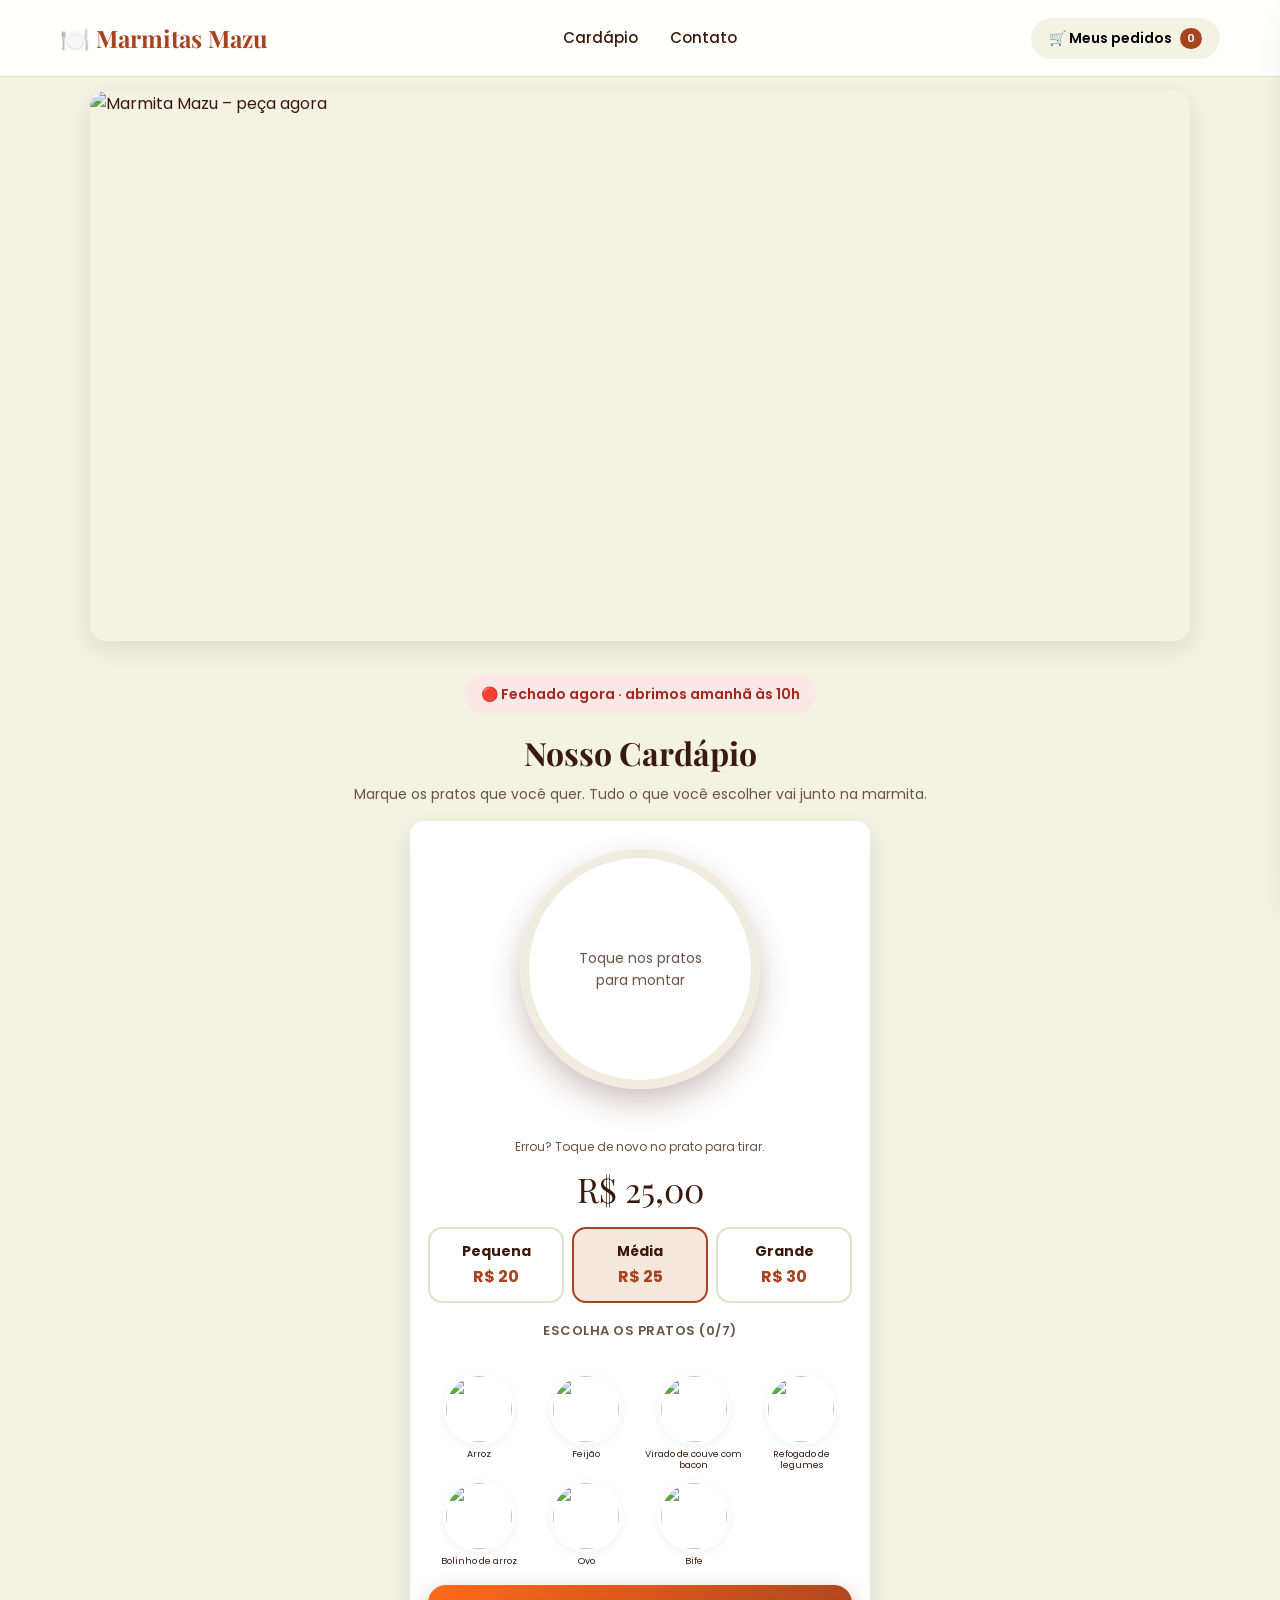
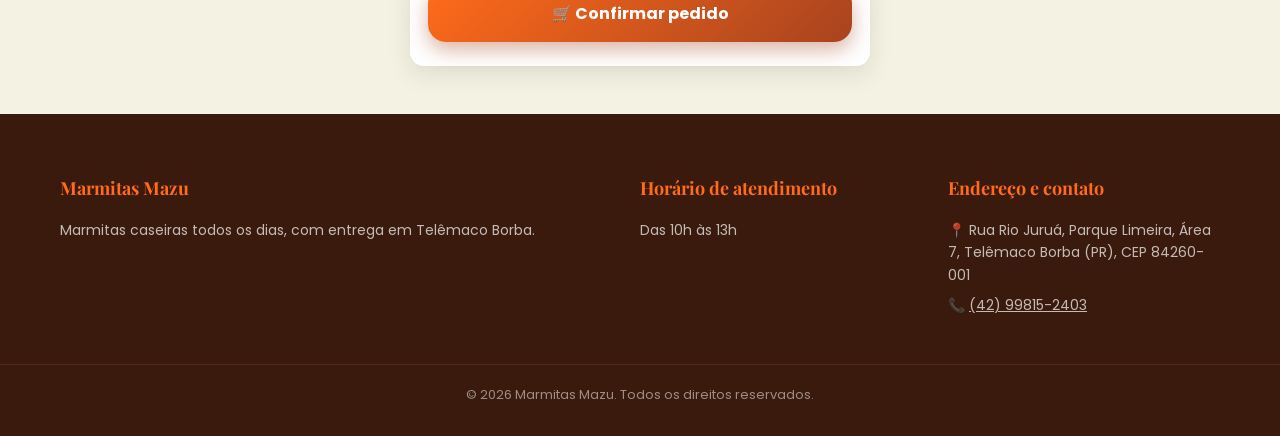
==== index.html @ f94f4749 "Add files via upload" ====
<!DOCTYPE html>
<html lang="pt-BR">
<head>
  <meta charset="UTF-8">
  <meta name="viewport" content="width=device-width, initial-scale=1.0">
  <title>Marmitas Mazu – Cardápio e pedidos pelo WhatsApp</title>
  <meta name="theme-color" content="#A8431F">
  <link rel="icon" href="data:image/svg+xml,%3Csvg xmlns=%27http://www.w3.org/2000/svg%27 viewBox=%270 0 100 100%27%3E%3Ctext y=%27.9em%27 font-size=%2790%27%3E🍽️%3C/text%3E%3C/svg%3E">
  <meta name="description" content="Marmitas caseiras com entrega em Telêmaco Borba. Veja o cardápio, escolha o tamanho (R$ 20, R$ 25 ou R$ 30) e peça pelo WhatsApp.">
  
  
  <link rel="preconnect" href="https://fonts.googleapis.com">
  <link rel="preconnect" href="https://fonts.gstatic.com" crossorigin>
  <link href="https://fonts.googleapis.com/css2?family=Playfair+Display:wght@600;700&family=Poppins:wght@400;500;600;700&display=swap" rel="stylesheet">

  <link rel="stylesheet" href="style.css">
</head>
<body>

  
  <header class="header">
    <div class="container header__nav">
      <a href="#" class="logo">
        🍽️ Marmitas Mazu
      </a>

      <ul class="nav-links">
        <li><a href="#cardapio">Cardápio</a></li>
        <li><a href="#contato">Contato</a></li>
      </ul>

      <div class="header-actions">
        
        <button class="cart-trigger" id="openCartBtn" aria-label="Abrir carrinho">
          🛒 Meus pedidos
          <span class="cart-count" id="cartCount">0</span>
        </button>
      </div>
    </div>
  </header>

  
  <section class="hero-banner">
    <div class="hero-banner__box">
      <img src="images/hero.webp" alt="Marmita Mazu – peça agora" width="1200" height="600" fetchpriority="high" decoding="async">
      <a class="hero-banner__cta" href="#cardapio" onclick="openBuilder();return false;" aria-label="Peça agora"></a>
    </div>
  </section>

  
  <section class="menu-section" id="cardapio">
    <div class="container">
      <div class="open-wrap"><p class="open-status" id="openStatus"></p></div>
      <h2 class="section-title">Nosso Cardápio</h2>
      <p class="section-subtitle">Marque os pratos que você quer. Tudo o que você escolher vai junto na marmita.</p>

  <div class="builder" id="builder">
    <div class="b-head">
      <button class="b-back" onclick="closeBuilder()" aria-label="Voltar">&larr;</button>
      <h2>Monte sua marmita</h2>
      <button class="b-cart" id="bCart" onclick="closeBuilder();openCart()" aria-label="Meus pedidos">🛒<span class="cart-count" id="bCount">0</span></button>
    </div>
    <div class="b-body">
      <div class="plate-wrap" id="plateWrap">
        <div class="plate" id="plate"><p id="plateHint">Toque nos pratos<br>para montar</p></div>
        <div class="box"><b>Mazu</b></div>
      </div>
      <div class="b-tools"><button type="button" class="b-clear" id="bClear" onclick="clearPlate()">✕ Limpar prato</button><small>Errou? Toque de novo no prato para tirar.</small></div>
      <div class="b-price" id="bPrice">R$ 25,00</div>
      <div class="size-opts" id="bSizes">
        <button type="button" class="size-opt" data-size="pequena"><b>Pequena</b><span>R$ 20</span></button>
        <button type="button" class="size-opt active" data-size="media"><b>Média</b><span>R$ 25</span></button>
        <button type="button" class="size-opt" data-size="grande"><b>Grande</b><span>R$ 30</span></button>
      </div>
      <h4 class="of-title" id="pickTitle">Escolha os pratos</h4>
      <p class="b-msg" id="bMsg"></p>
      <div class="dish-pick" id="dishPick"></div>
    </div>
    <div class="b-foot"><button class="b-confirm" onclick="confirmOrder()">🛒 Confirmar pedido</button></div>
  </div>
    </div>
  </section>

  
  <footer class="footer" id="contato">
    <div class="container footer-grid">
      <div>
        <h4>Marmitas Mazu</h4>
        <p>Marmitas caseiras todos os dias, com entrega em Telêmaco Borba.</p>
      </div>
      <div>
        <h4>Horário de atendimento</h4>
        <p>Das 10h às 13h</p>
      </div>
      <div>
        <h4>Endereço e contato</h4>
        <p>📍 Rua Rio Juruá, Parque Limeira, Área 7, Telêmaco Borba (PR), CEP 84260-001</p>
        <p>📞 <a href="https://wa.me/5542998152403" target="_blank" rel="noopener">(42) 99815-2403</a></p>
      </div>
    </div>
    <div class="footer-bottom">
      &copy; 2026 Marmitas Mazu. Todos os direitos reservados.
    </div>
  </footer>

  
  <div class="cart-overlay" id="cartOverlay"></div>
  <aside class="cart-drawer" id="cartDrawer">
    <div class="cart-header">
      <h3>Seu Pedido</h3>
      <button id="closeCartBtn" style="font-size: 22px;">&times;</button>
    </div>

    <div class="cart-items" id="cartItems">
      <div id="ordersList"></div>
      <button type="button" class="add-more" onclick="closeCart();openBuilder()">+ Montar outra marmita</button>
      <div class="order-form">
        <h4 class="of-title">Seus dados</h4>
        <input type="text" id="nameInp" placeholder="Seu nome" autocomplete="name">
        <input type="text" id="addrInp" placeholder="Endereço de entrega" autocomplete="street-address">
        <h4 class="of-title">Pagamento <small>(combinado pelo WhatsApp)</small></h4>
        <div class="pay-opts" id="payOpts">
          <button type="button" class="pay-opt active" data-pay="Pix">Pix</button>
          <button type="button" class="pay-opt" data-pay="Cartão">Cartão</button>
          <button type="button" class="pay-opt" data-pay="Dinheiro">Dinheiro</button>
        </div>
        <input type="text" id="obsInp" placeholder="Observações ou horário desejado (opcional)">
      </div>
    </div>

    <div class="cart-footer">
      <div class="cart-total">
        <span>Total:</span>
        <span id="cartTotalValue">R$ 0,00</span>
      </div>
      <button class="btn btn--whatsapp" id="sendWhatsAppBtn">
        📲 Enviar pedido pelo WhatsApp
      </button>
    </div>
  </aside>

  
  <script src="script.js" defer></script>
</body>
</html>
---- style.css ----
:root {
      --color-primary: #A8431F;
      --color-primary-dark: #7E3115;
      --color-primary-light: #F6E7DC;
      --color-accent: #FF6B1A;
      --color-dark: #3A1A0C;
      --color-dark-light: #52291A;
      --color-gray-100: #F4F3E3;
      --color-gray-200: #E4E0CC;
      --color-gray-600: #6B5446;
      --color-white: #FFFFFF;
      --whatsapp-color: #25D366;
      --font-heading: 'Playfair Display', serif;
      --font-body: 'Poppins', sans-serif;
      --radius-sm: 8px;
      --radius-md: 14px;
      --radius-full: 999px;
      --shadow-sm: 0 2px 8px rgba(0,0,0,0.06);
      --shadow-md: 0 8px 24px rgba(0,0,0,0.1);
      --shadow-lg: 0 16px 40px rgba(0,0,0,0.18);
      --transition: 200ms ease;
    }
    *, *::before, *::after {
      box-sizing: border-box;
      margin: 0;
      padding: 0;
    }
    html {
      scroll-behavior: smooth;
    }
    body {
      font-family: var(--font-body);
      color: var(--color-dark);
      background-color: var(--color-gray-100);
      line-height: 1.6;
    }
    img {
      max-width: 100%;
      height: auto;
      display: block;
    }
    a {
      text-decoration: none;
      color: inherit;
    }
    button {
      font-family: inherit;
      cursor: pointer;
      border: none;
      background: none;
    }
    .container {
      width: 100%;
      max-width: 1200px;
      margin-inline: auto;
      padding-inline: 20px;
    }
    .section-title {
      font-family: var(--font-heading);
      font-size: clamp(28px, 4vw, 40px);
      text-align: center;
      margin-bottom: 8px;
      color: var(--color-dark);
    }
    .section-subtitle {
      text-align: center;
      color: var(--color-gray-600);
      margin-bottom: 40px;
      font-size: 15px;
    }
    .header {
      background: rgba(255, 255, 255, 0.96);
      backdrop-filter: blur(10px);
      position: sticky;
      top: 0;
      z-index: 100;
      border-bottom: 1px solid var(--color-gray-200);
    }
    .header__nav {
      display: flex;
      align-items: center;
      justify-content: space-between;
      height: 76px;
    }
    .logo {
      display: flex;
      align-items: center;
      gap: 10px;
      font-family: var(--font-heading);
      font-size: 24px;
      font-weight: 700;
      color: var(--color-primary);
    }
    .nav-links {
      display: none;
      gap: 32px;
      list-style: none;
    }
    @media (min-width: 768px) {
      .nav-links { display: flex; }
    }
    .nav-links a {
      font-weight: 500;
      font-size: 15px;
      transition: color var(--transition);
    }
    .nav-links a:hover {
      color: var(--color-primary);
    }
    .header-actions {
      display: flex;
      align-items: center;
      gap: 14px;
    }
    .cart-trigger {
      position: relative;
      background: var(--color-gray-100);
      border-radius: var(--radius-full);
      padding: 10px 18px;
      display: flex;
      align-items: center;
      gap: 8px;
      font-weight: 600;
      font-size: 14px;
      transition: background var(--transition);
    }
    .cart-trigger:hover {
      background: var(--color-gray-200);
    }
    .cart-count {
      background: var(--color-primary);
      color: var(--color-white);
      font-size: 11px;
      padding: 2px 7px;
      border-radius: var(--radius-full);
    }
    .btn {
      display: inline-flex;
      align-items: center;
      justify-content: center;
      padding: 12px 26px;
      border-radius: var(--radius-full);
      font-weight: 600;
      font-size: 14px;
      transition: transform var(--transition), background var(--transition);
    }
    .btn:hover {
      transform: translateY(-2px);
    }
    .btn--primary {
      background: var(--color-primary);
      color: var(--color-white);
    }
    .btn--primary:hover {
      background: var(--color-primary-dark);
    }
    .hero {
      position: relative;
      background: linear-gradient(135deg, #3A1A0C, #7E3115);
      color: var(--color-white);
      padding: 100px 0 120px;
      text-align: center;
    }
    .hero__content {
      max-width: 780px;
      margin-inline: auto;
    }
    .hero__tagline {
      display: inline-block;
      text-transform: uppercase;
      font-size: 13px;
      letter-spacing: 2px;
      color: var(--color-accent);
      font-weight: 600;
      margin-bottom: 12px;
    }
    .hero__title {
      font-family: var(--font-heading);
      font-size: clamp(34px, 5.5vw, 56px);
      line-height: 1.15;
      margin-bottom: 20px;
    }
    .hero__desc {
      font-size: clamp(15px, 2vw, 18px);
      color: rgba(255, 255, 255, 0.85);
      margin-bottom: 32px;
    }
    .hero__buttons {
      display: flex;
      justify-content: center;
      gap: 16px;
      flex-wrap: wrap;
    }
    .btn--outline {
      border: 2px solid var(--color-white);
      color: var(--color-white);
    }
    .btn--outline:hover {
      background: var(--color-white);
      color: var(--color-dark);
    }
    .about-section {
      padding: 80px 0;
      background: var(--color-white);
    }
    .about-grid {
      display: grid;
      grid-template-columns: 1fr;
      gap: 40px;
      align-items: center;
    }
    @media (min-width: 860px) {
      .about-grid { grid-template-columns: 1fr 1fr; }
    }
    .about-img {
      border-radius: var(--radius-md);
      overflow: hidden;
      box-shadow: var(--shadow-md);
    }
    .about-text h2 {
      font-family: var(--font-heading);
      font-size: 32px;
      margin-bottom: 16px;
    }
    .about-features {
      margin-top: 24px;
      display: grid;
      grid-template-columns: 1fr 1fr;
      gap: 16px;
    }
    .feature-item {
      display: flex;
      align-items: center;
      gap: 10px;
      font-size: 14px;
      font-weight: 600;
    }
    .menu-section {
      padding: 80px 0;
    }
    .filter-tabs {
      display: flex;
      justify-content: center;
      gap: 10px;
      flex-wrap: wrap;
      margin-bottom: 40px;
    }
    .filter-btn {
      padding: 10px 22px;
      border-radius: var(--radius-full);
      background: var(--color-white);
      border: 1px solid var(--color-gray-200);
      font-size: 14px;
      font-weight: 500;
      transition: all var(--transition);
    }
    .filter-btn:hover,
    .filter-btn.active {
      background: var(--color-primary);
      color: var(--color-white);
      border-color: var(--color-primary);
    }
    .dishes-grid {
      display: grid;
      grid-template-columns: 1fr;
      gap: 24px;
    }
    @media (min-width: 600px) {
      .dishes-grid { grid-template-columns: repeat(2, 1fr); }
    }
    @media (min-width: 992px) {
      .dishes-grid { grid-template-columns: repeat(3, 1fr); }
    }
    .dish-card {
      background: var(--color-white);
      border-radius: var(--radius-md);
      overflow: hidden;
      box-shadow: var(--shadow-sm);
      display: flex;
      flex-direction: column;
      transition: transform var(--transition), box-shadow var(--transition);
    }
    .dish-card:hover {
      transform: translateY(-4px);
      box-shadow: var(--shadow-md);
    }
    .dish-card__img-box {
      width: 100%;
      height: 200px;
      overflow: hidden;
    }
    .dish-card__img {
      width: 100%;
      height: 100%;
      object-fit: cover;
      transition: transform 400ms ease;
    }
    .dish-card:hover .dish-card__img {
      transform: scale(1.05);
    }
    .dish-card__content {
      padding: 20px;
      display: flex;
      flex-direction: column;
      flex-grow: 1;
    }
    .dish-card__header {
      display: flex;
      justify-content: space-between;
      align-items: baseline;
      margin-bottom: 8px;
    }
    .dish-card__title {
      font-size: 18px;
      font-weight: 600;
    }
    .dish-card__price {
      font-size: 17px;
      font-weight: 700;
      color: var(--color-primary);
    }
    .dish-card__desc {
      font-size: 13px;
      color: var(--color-gray-600);
      margin-bottom: 20px;
      flex-grow: 1;
    }
    .dish-card__btn {
      width: 100%;
      background: var(--color-primary-light);
      color: var(--color-primary);
      padding: 10px;
      border-radius: var(--radius-sm);
      font-weight: 600;
      font-size: 14px;
      display: flex;
      align-items: center;
      justify-content: center;
      gap: 6px;
      transition: all var(--transition);
    }
    .dish-card__btn:hover {
      background: var(--color-primary);
      color: var(--color-white);
    }
    .cart-drawer {
      position: fixed;
      top: 0;
      right: -420px;
      width: 100%;
      max-width: 400px;
      height: 100vh;
      background: var(--color-white);
      box-shadow: var(--shadow-lg);
      z-index: 200;
      display: flex;
      flex-direction: column;
      transition: right 300ms cubic-bezier(0.4, 0, 0.2, 1);
    }
    .cart-drawer.open {
      right: 0;
    }
    .cart-overlay {
      position: fixed;
      inset: 0;
      background: rgba(0,0,0,0.5);
      z-index: 150;
      opacity: 0;
      pointer-events: none;
      transition: opacity 300ms ease;
    }
    .cart-overlay.open {
      opacity: 1;
      pointer-events: auto;
    }
    .cart-header {
      padding: 20px;
      border-bottom: 1px solid var(--color-gray-200);
      display: flex;
      align-items: center;
      justify-content: space-between;
    }
    .cart-header h3 {
      font-family: var(--font-heading);
      font-size: 20px;
    }
    .cart-items {
      flex-grow: 1;
      overflow-y: auto;
      padding: 20px;
      display: flex;
      flex-direction: column;
      gap: 16px;
    }
    .cart-item {
      display: flex;
      align-items: center;
      justify-content: space-between;
      border-bottom: 1px solid var(--color-gray-200);
      padding-bottom: 12px;
    }
    .cart-item__info h4 {
      font-size: 14px;
      font-weight: 600;
    }
    .cart-item__info span {
      font-size: 13px;
      color: var(--color-gray-600);
    }
    .cart-item__actions {
      display: flex;
      align-items: center;
      gap: 8px;
    }
    .qty-btn {
      width: 26px;
      height: 26px;
      border-radius: var(--radius-sm);
      background: var(--color-gray-200);
      display: flex;
      align-items: center;
      justify-content: center;
      font-weight: bold;
    }
    .cart-footer {
      padding: 20px;
      border-top: 1px solid var(--color-gray-200);
      background: var(--color-gray-100);
    }
    .cart-total {
      display: flex;
      justify-content: space-between;
      font-size: 18px;
      font-weight: 700;
      margin-bottom: 16px;
    }
    .btn--whatsapp {
      background: var(--whatsapp-color);
      color: var(--color-white);
      width: 100%;
      padding: 14px;
      font-size: 15px;
      gap: 8px;
    }
    .btn--whatsapp:hover {
      background: #1eb956;
    }
    .footer {
      background: var(--color-dark);
      color: var(--color-white);
      padding: 60px 0 30px;
    }
    .footer-grid {
      display: grid;
      grid-template-columns: 1fr;
      gap: 36px;
      margin-bottom: 40px;
    }
    @media (min-width: 768px) {
      .footer-grid { grid-template-columns: 2fr 1fr 1fr; }
    }
    .footer h4 {
      font-family: var(--font-heading);
      font-size: 18px;
      margin-bottom: 16px;
      color: var(--color-accent);
    }
    .footer p, .footer li {
      color: rgba(255, 255, 255, 0.7);
      font-size: 14px;
      margin-bottom: 8px;
      list-style: none;
    }
    .footer-bottom {
      border-top: 1px solid var(--color-dark-light);
      padding-top: 20px;
      text-align: center;
      font-size: 13px;
      color: rgba(255, 255, 255, 0.5);
    }
    .order-form label { display:block; font-size:13px; font-weight:500; margin-top:12px; }
    .order-form input, .order-form select { width:100%; margin-top:4px; padding:10px 12px; border:1px solid var(--color-gray-200); border-radius:var(--radius-sm); font:inherit; font-size:15px; background:var(--color-white); }
    .dish-card.selected { outline:3px solid var(--color-primary); }
    .sel-item { display:flex; justify-content:space-between; align-items:center; padding:8px 0; border-bottom:1px solid var(--color-gray-200); }
    .sel-item button { font-size:18px; color:var(--color-gray-600); }
    .footer a { text-decoration:underline; }
    .dishes-grid { display:grid; grid-template-columns:repeat(2,1fr); gap:14px; }
    @media (min-width:900px){ .dishes-grid { grid-template-columns:repeat(4,1fr); } }
    .dish-card { background:var(--color-white); border-radius:var(--radius-md); padding:8px; box-shadow:var(--shadow-sm); display:flex; flex-direction:column; overflow:visible; }
    .dish-card__img-box { position:relative; height:auto; aspect-ratio:1/1; border-radius:var(--radius-sm); overflow:hidden; }
    .dish-card__img { width:100%; height:100%; object-fit:cover; }
    .dish-card__content { padding:8px 4px 2px; display:flex; flex-direction:column; gap:8px; }
    .dish-card__header { display:block; }
    .dish-card__title { font-family:var(--font-body); font-size:15px; font-weight:600; line-height:1.25; }
    .dish-card__desc { display:none; }
    .fav-top { position:absolute; top:6px; right:6px; width:32px; height:32px; border-radius:50%; background:rgba(255,255,255,.92); font-size:17px; display:flex; align-items:center; justify-content:center; color:var(--color-primary); }
    .dish-card__row { display:flex; align-items:center; justify-content:space-between; font-size:13px; color:var(--color-gray-600); }
    .mini { display:flex; align-items:center; gap:5px; font-size:13px; color:var(--color-gray-600); padding:6px 4px; }
    .mini.fav-on { color:var(--color-primary); font-weight:600; }
    .mini.add { background:var(--color-primary); color:#fff; border-radius:var(--radius-full); padding:7px 12px; font-weight:600; }
    .mini.add.on { background:var(--color-dark); }
    .dish-card.selected { outline:3px solid var(--color-primary); }
    .hero-banner { background:var(--color-gray-100); padding-top:14px; }
    .hero-banner__box { position:relative; width:calc(100% - 28px); max-width:1100px; margin-inline:auto; border-radius:16px; overflow:hidden; box-shadow:var(--shadow-md); }
    .hero-banner__box img { width:100%; height:auto; display:block; }
    .hero-banner__cta { position:absolute; left:4.9%; top:77.6%; width:37.1%; height:14.3%; border-radius:999px; }
    .hero-banner__info { background:var(--color-gray-100); text-align:center; padding:18px 20px 22px; max-width:none; }
    .hero-banner__info p { color:var(--color-gray-600); font-size:14px; margin-bottom:12px; }
    .hero-banner__info .hero__buttons { display:flex; flex-wrap:wrap; gap:10px; justify-content:center; }
    .hero-banner { padding-bottom:6px; }
    .menu-section { padding:28px 0 48px; }
    .menu-section .section-title { margin-bottom:4px; font-size:clamp(24px,4vw,32px); }
    .menu-section .section-subtitle { margin-bottom:16px; font-size:14px; }
    .filter-tabs { margin-bottom:16px; gap:8px; }
    .filter-btn { padding:8px 16px; font-size:13px; }
    .dishes-grid { gap:10px; }
    .cart-drawer { background:var(--color-gray-100); }
    .cart-header { background:var(--color-primary); color:#fff; border-bottom:none; }
    .cart-header h3 { color:#fff; font-family:var(--font-heading); }
    .cart-header button { color:#fff; }
    .cart-items { gap:0; padding:16px 18px; }
    .sel-list-title { font-size:13px; font-weight:600; color:var(--color-gray-600); text-transform:uppercase; letter-spacing:.5px; margin-bottom:6px; }
    .sel-item { background:var(--color-white); border:1px solid var(--color-gray-200); border-radius:var(--radius-sm); padding:10px 14px; margin-bottom:6px; font-weight:500; }
    .sel-item button { color:var(--color-primary); font-size:22px; line-height:1; }
    .order-form { margin-top:10px; }
    .of-title { font-size:13px; font-weight:600; color:var(--color-gray-600); text-transform:uppercase; letter-spacing:.5px; margin:18px 0 8px; }
    .of-title small { text-transform:none; letter-spacing:0; font-weight:400; }
    .size-opts { display:grid; grid-template-columns:repeat(3,1fr); gap:8px; }
    .size-opt { display:flex; flex-direction:column; align-items:center; gap:2px; padding:12px 6px; background:var(--color-white); border:2px solid var(--color-gray-200); border-radius:var(--radius-md); color:var(--color-dark); font-size:14px; }
    .size-opt span { color:var(--color-primary); font-weight:700; font-size:16px; }
    .size-opt.active { border-color:var(--color-primary); background:var(--color-primary-light); }
    .stepper { display:inline-flex; align-items:center; background:var(--color-white); border:1px solid var(--color-gray-200); border-radius:var(--radius-full); }
    .stepper button { width:44px; height:44px; font-size:22px; color:var(--color-primary); font-weight:700; }
    .stepper span { min-width:36px; text-align:center; font-weight:700; font-size:17px; }
    .order-form input[type="text"] { width:100%; margin:0 0 10px; padding:13px 14px; border:1px solid var(--color-gray-200); border-radius:var(--radius-sm); font:inherit; font-size:16px; background:var(--color-white); color:var(--color-dark); }
    .order-form input[type="text"]:focus { outline:2px solid var(--color-primary); border-color:transparent; }
    .pay-opts { display:grid; grid-template-columns:repeat(3,1fr); gap:8px; margin-bottom:12px; }
    .pay-opt { padding:11px 6px; background:var(--color-white); border:2px solid var(--color-gray-200); border-radius:var(--radius-full); font-size:14px; font-weight:500; color:var(--color-dark); }
    .pay-opt.active { border-color:var(--color-primary); background:var(--color-primary); color:#fff; }
    .cart-footer { background:var(--color-white); border-top:1px solid var(--color-gray-200); }
    .cart-total { color:var(--color-dark); }
    #cartTotalValue { color:var(--color-primary); font-weight:700; }
    #sendWhatsAppBtn { background:var(--color-primary); color:#fff; width:100%; }
    #sendWhatsAppBtn:hover { background:var(--color-primary-dark); }
    @keyframes pulseCta { 0%{box-shadow:0 0 0 0 rgba(255,221,0,.75);} 70%{box-shadow:0 0 0 16px rgba(255,221,0,0);} 100%{box-shadow:0 0 0 0 rgba(255,221,0,0);} }
    .hero-banner__cta { animation:pulseCta 2s ease-out infinite; }
    .dish-card.reveal { opacity:0; transform:translateY(22px); transition:opacity .5s ease, transform .5s ease; }
    .dish-card.reveal.in { opacity:1; transform:none; }
    @keyframes bump { 0%{transform:scale(1);} 40%{transform:scale(1.6);} 100%{transform:scale(1);} }
    .cart-count.bump { animation:bump .4s ease; }
    @keyframes shake { 0%,100%{transform:rotate(0);} 25%{transform:rotate(-6deg);} 75%{transform:rotate(6deg);} }
    .cart-trigger.shake { animation:shake .4s ease; }
    @media (prefers-reduced-motion: reduce) {
      .hero-banner__cta, .cart-count.bump, .cart-trigger.shake { animation:none; }
      .dish-card.reveal { opacity:1; transform:none; transition:none; }
    }
    .builder { position:fixed; inset:0; z-index:300; background:var(--color-gray-100); display:flex; flex-direction:column; transform:translateY(100%); visibility:hidden; transition:transform .45s cubic-bezier(.2,.8,.2,1), visibility 0s .45s; }
    .builder.open { transform:none; visibility:visible; transition:transform .45s cubic-bezier(.2,.8,.2,1); }
    .b-head { display:flex; align-items:center; justify-content:space-between; padding:calc(12px + env(safe-area-inset-top,0px)) 16px 8px; }
    .b-head h2 { font-family:var(--font-heading); font-size:21px; color:var(--color-primary); }
    .b-back, .b-cart { width:42px; height:42px; border-radius:50%; background:var(--color-white); box-shadow:var(--shadow-sm); font-size:20px; color:var(--color-primary); position:relative; }
    .b-cart .cart-count { position:absolute; top:-4px; right:-4px; }
    .b-body { flex:1; overflow-y:auto; padding:0 18px 12px; text-align:center; }
    .plate-wrap { position:relative; width:min(62vw,240px); aspect-ratio:1; margin:6px auto; }
    .plate { position:absolute; inset:0; border-radius:50%; background:#fff; box-shadow:0 14px 30px rgba(58,26,12,.25), inset 0 0 0 9px #f1ece0; transition:transform .5s ease, opacity .4s ease; }
    #plateHint { position:absolute; inset:0; display:flex; align-items:center; justify-content:center; color:var(--color-gray-600); font-size:14px; }
    .pl { position:absolute; border-radius:50%; object-fit:cover; border:3px solid #fff; box-shadow:0 4px 10px rgba(0,0,0,.25); opacity:0; transform:translate(-50%,-50%) scale(0); left:50%; top:50%; width:40%; height:40%; transition:all .45s cubic-bezier(.34,1.56,.64,1); }
    .box { position:absolute; inset:6%; border-radius:14px; background:linear-gradient(135deg,#d3a468,#b98446); box-shadow:0 12px 24px rgba(58,26,12,.3); display:flex; align-items:center; justify-content:center; overflow:hidden; opacity:0; transform:scale(.3) rotate(-10deg); transition:opacity .3s ease .25s, transform .55s cubic-bezier(.34,1.56,.64,1) .25s; }
    .box::after { content:""; position:absolute; left:43%; width:14%; top:0; bottom:0; background:rgba(255,255,255,.35); }
    .box b { position:relative; z-index:1; background:#fff; color:var(--color-primary); font-family:var(--font-heading); padding:6px 14px; border-radius:8px; font-size:18px; }
    .boxing .plate { transform:scale(.5); opacity:0; }
    .boxing .box { opacity:1; transform:none; }
    .b-price { font-family:var(--font-heading); font-size:34px; color:var(--color-dark); margin:6px 0 10px; }
    .b-price.pop { animation:bump .35s ease; }
    .dish-pick { display:grid; grid-template-columns:repeat(4,1fr); gap:10px 6px; }
    .dc { display:flex; flex-direction:column; align-items:center; gap:4px; font-size:11px; color:var(--color-dark); line-height:1.15; }
    .dc-img { position:relative; width:100%; max-width:72px; aspect-ratio:1; border-radius:50%; border:3px solid transparent; overflow:hidden; box-shadow:var(--shadow-sm); transition:all .25s ease; }
    .dc-img img { width:100%; height:100%; object-fit:cover; }
    .dc.on .dc-img { border-color:var(--color-primary); transform:scale(1.08); }
    .dc.on small { color:var(--color-primary); font-weight:700; }
    .b-foot { padding:10px 18px calc(14px + env(safe-area-inset-bottom,0px)); background:var(--color-gray-100); }
    .b-confirm { width:100%; padding:16px; border-radius:18px; color:#fff; font-weight:700; font-size:16px; background:linear-gradient(135deg,#FF6B1A,#A8431F); box-shadow:0 8px 20px rgba(168,67,31,.4); }
    .ord { background:var(--color-white); border:1px solid var(--color-gray-200); border-radius:var(--radius-md); padding:12px 14px; margin-bottom:10px; }
    .ord-top { display:flex; justify-content:space-between; align-items:center; }
    .ord-top button { color:var(--color-primary); font-size:22px; line-height:1; }
    .ord p { font-size:13px; color:var(--color-gray-600); margin:4px 0 10px; }
    .chips { display:flex; gap:6px; flex-wrap:wrap; }
    .chip { padding:7px 11px; border-radius:var(--radius-full); border:2px solid var(--color-gray-200); font-size:12px; font-weight:500; color:var(--color-dark); }
    .chip.active { border-color:var(--color-primary); background:var(--color-primary); color:#fff; }
    .add-more { width:100%; padding:12px; border:2px dashed var(--color-primary); border-radius:var(--radius-md); color:var(--color-primary); font-weight:600; margin-bottom:6px; }
    .empty { text-align:center; color:var(--color-gray-600); margin:14px 0; }
    .dishes-grid { grid-template-columns:repeat(3,1fr); gap:20px 10px; }
    @media (min-width:900px){ .dishes-grid { grid-template-columns:repeat(4,1fr); max-width:760px; margin-inline:auto; } }
    .dr { display:flex; flex-direction:column; align-items:center; gap:8px; color:var(--color-dark); }
    .dr.reveal { opacity:0; transform:translateY(22px); transition:opacity .5s ease, transform .5s ease; }
    .dr.reveal.in { opacity:1; transform:none; }
    .dr-img { position:relative; width:100%; max-width:118px; aspect-ratio:1; border-radius:50%; border:4px solid #fff; box-shadow:var(--shadow-md); overflow:visible; }
    .dr-img img { width:100%; height:100%; object-fit:cover; border-radius:50%; }
    .dr-img i { position:absolute; right:-2px; bottom:-2px; width:30px; height:30px; border-radius:50%; background:var(--color-primary); color:#fff; font-style:normal; font-size:20px; line-height:30px; text-align:center; box-shadow:var(--shadow-sm); }
    .dr:active .dr-img { transform:scale(.95); }
    .dr-name { font-size:13px; font-weight:600; line-height:1.2; }
    @media (prefers-reduced-motion: reduce) { .dr.reveal { opacity:1; transform:none; transition:none; } }
    .menu-section { scroll-margin-top: 70px; }
    #cardapio .builder { position: static; inset: auto; z-index: auto; transform: none; visibility: visible; transition: none; display: block; max-width: 460px; margin: 0 auto; background: var(--color-white); border-radius: var(--radius-md); box-shadow: var(--shadow-md); padding: 22px 0 6px; }
    #cardapio .b-head { display: none; }
    #cardapio .b-body { overflow: visible; padding: 0 18px 8px; }
    #cardapio .b-foot { background: transparent; padding: 10px 18px 18px; }
    .pl { cursor: pointer; }
    .b-tools { display: flex; flex-direction: column; align-items: center; gap: 4px; margin: 4px 0 2px; }
    .b-tools small { font-size: 12px; color: var(--color-gray-600); }
    .b-clear { padding: 7px 16px; border-radius: var(--radius-full); border: 2px solid var(--color-primary); color: var(--color-primary); font-weight: 600; font-size: 13px; background: #fff; }
    .open-wrap { text-align: center; margin-bottom: 14px; }
    .open-status { display: inline-block; padding: 8px 16px; border-radius: var(--radius-full); font-size: 14px; font-weight: 600; }
    .open-status.is-open { background: #e3f5ea; color: #1b7a3c; }
    .open-status.is-closed { background: #fbe7e5; color: #a3281f; }
    .b-msg { min-height: 18px; margin: -2px 0 8px; font-size: 13px; font-weight: 600; color: #a3281f; }
    .dish-pick.full .dc:not(.on) { opacity: .4; }
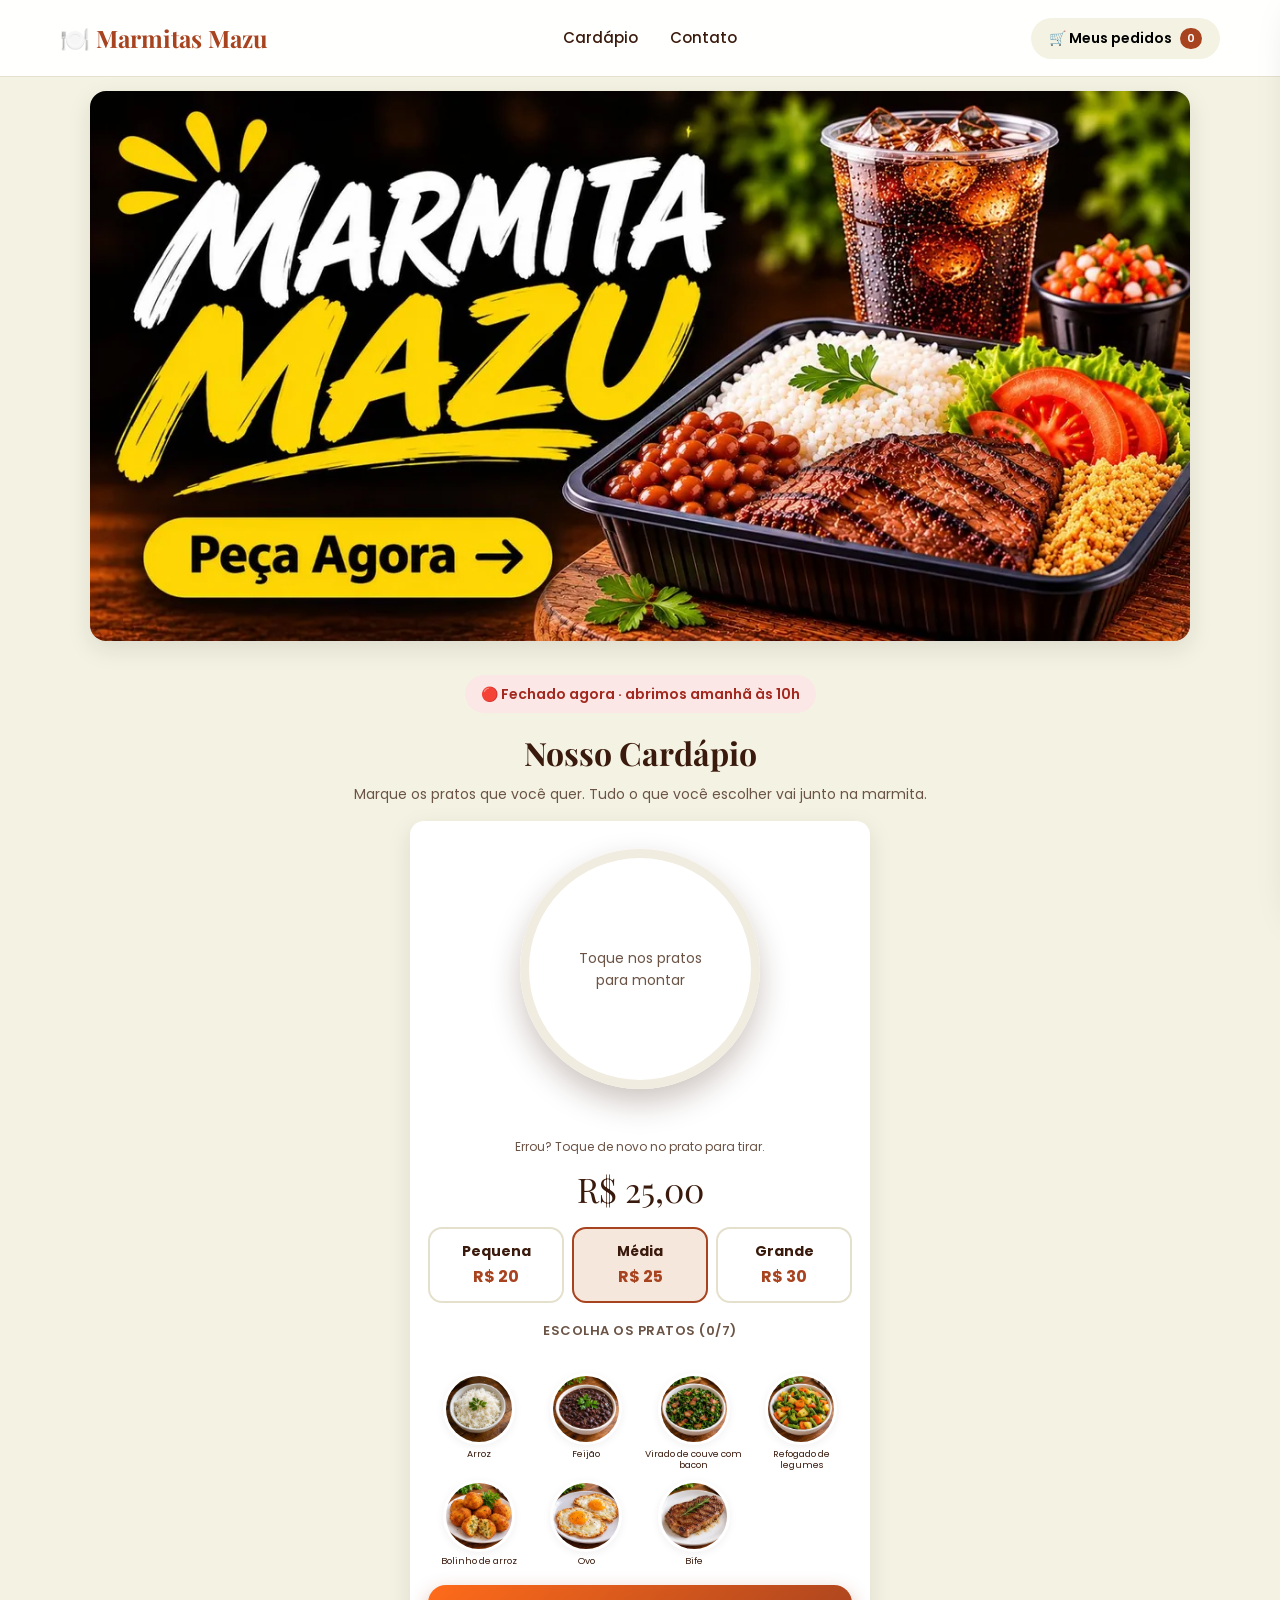
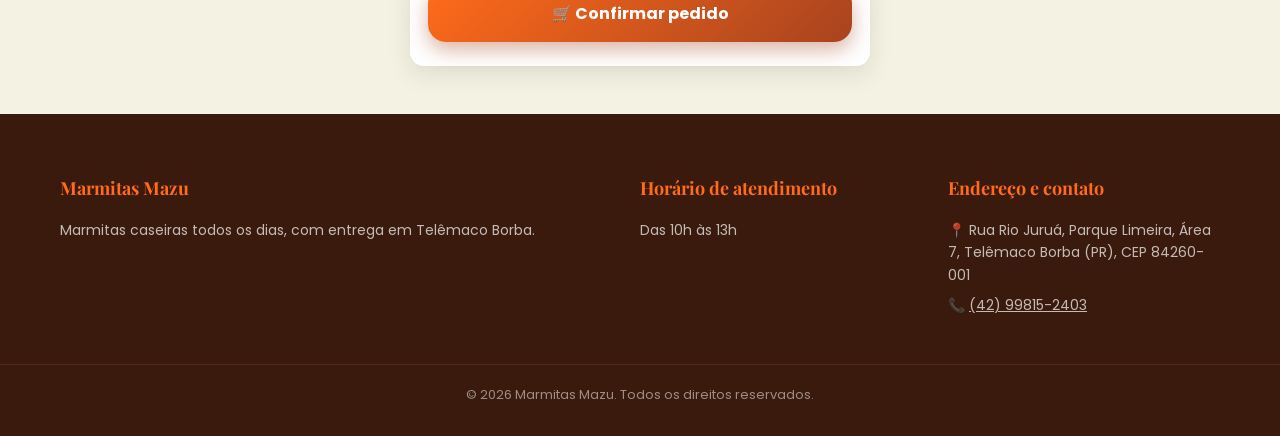
==== commit bb9462af: "Add files via upload" ====
--- a/index.html
+++ b/index.html
@@ -42,7 +42,7 @@
   
   <section class="hero-banner">
     <div class="hero-banner__box">
-      <img src="images/hero.webp" alt="Marmita Mazu – peça agora" width="1200" height="600" fetchpriority="high" decoding="async">
+      <img src="hero.webp" alt="Marmita Mazu – peça agora" width="1200" height="600" fetchpriority="high" decoding="async">
       <a class="hero-banner__cta" href="#cardapio" onclick="openBuilder();return false;" aria-label="Peça agora"></a>
     </div>
   </section>
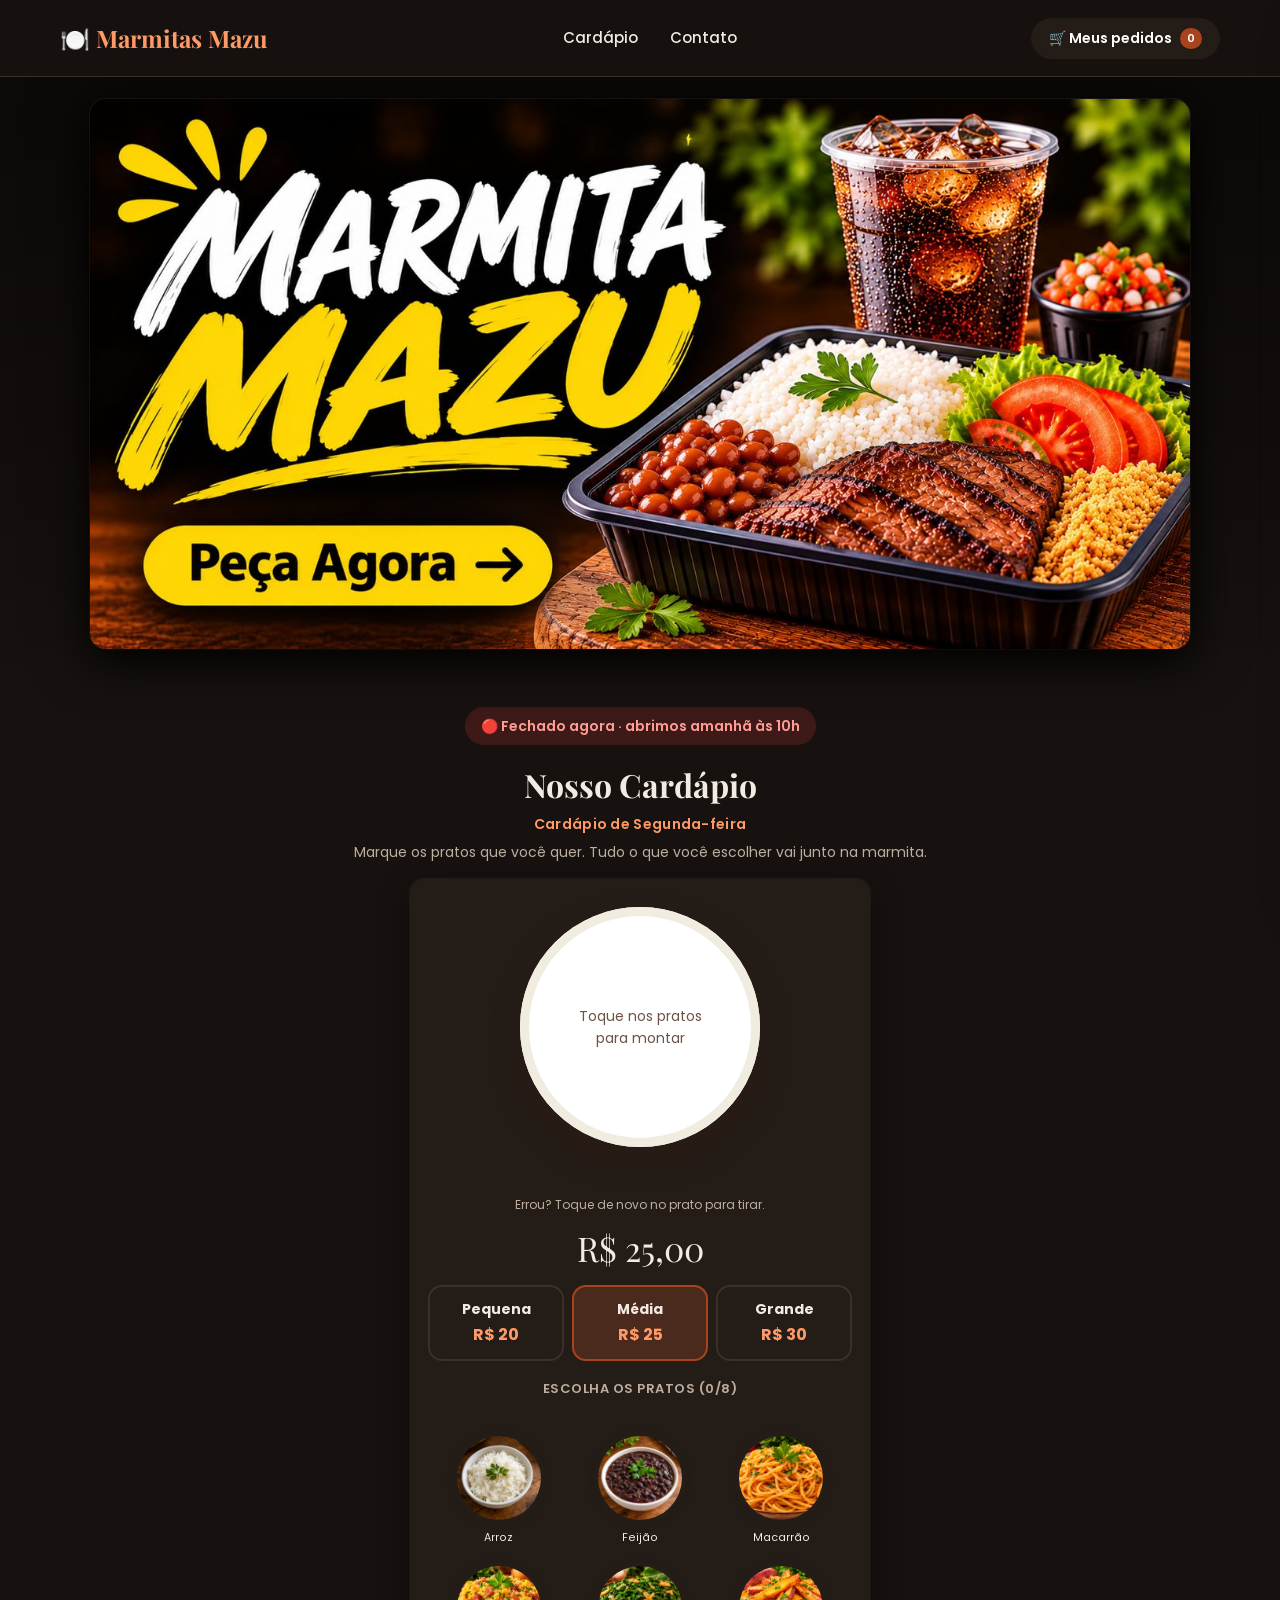
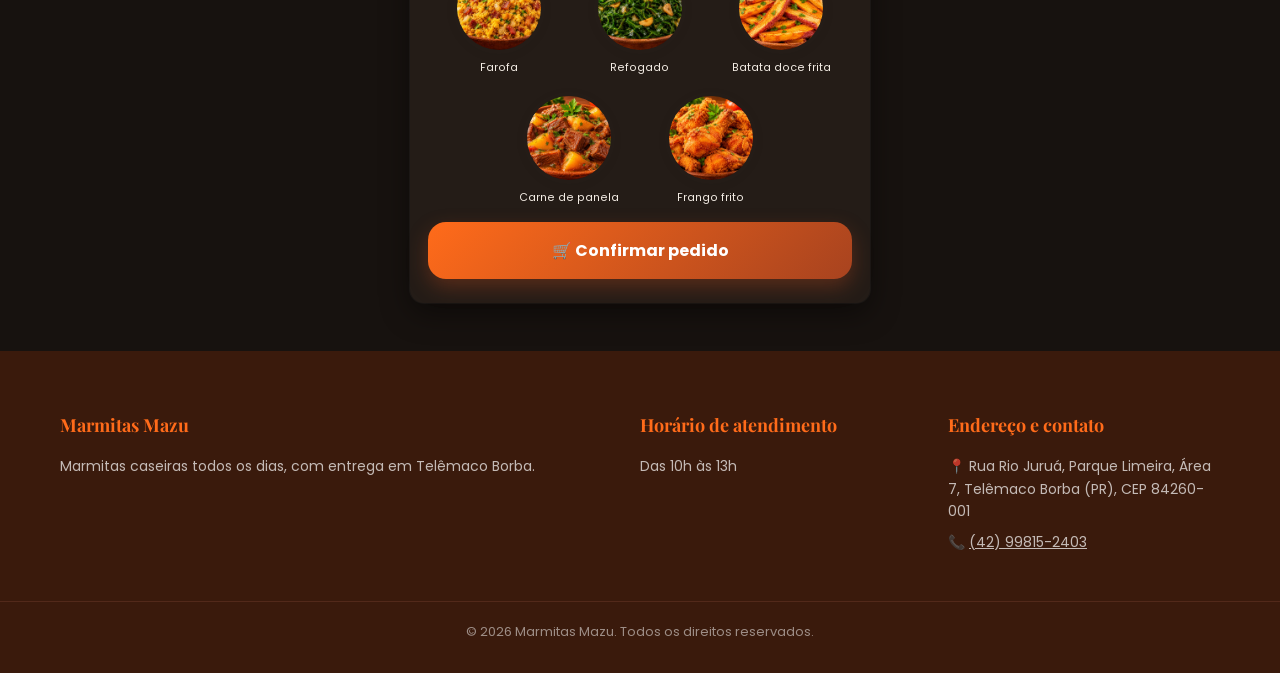
==== commit 94f6b255: "Add files via upload" ====
--- a/index.html
+++ b/index.html
@@ -2,22 +2,787 @@
 <html lang="pt-BR">
 <head>
   <meta charset="UTF-8">
+  <meta name="theme-color" content="#17120f">
   <meta name="viewport" content="width=device-width, initial-scale=1.0">
   <title>Marmitas Mazu – Cardápio e pedidos pelo WhatsApp</title>
-  <meta name="theme-color" content="#A8431F">
-  <link rel="icon" href="data:image/svg+xml,%3Csvg xmlns=%27http://www.w3.org/2000/svg%27 viewBox=%270 0 100 100%27%3E%3Ctext y=%27.9em%27 font-size=%2790%27%3E🍽️%3C/text%3E%3C/svg%3E">
   <meta name="description" content="Marmitas caseiras com entrega em Telêmaco Borba. Veja o cardápio, escolha o tamanho (R$ 20, R$ 25 ou R$ 30) e peça pelo WhatsApp.">
   
-  
+  <!-- Fontes Google -->
   <link rel="preconnect" href="https://fonts.googleapis.com">
   <link rel="preconnect" href="https://fonts.gstatic.com" crossorigin>
-  <link href="https://fonts.googleapis.com/css2?family=Playfair+Display:wght@600;700&family=Poppins:wght@400;500;600;700&display=swap" rel="stylesheet">
-
-  <link rel="stylesheet" href="style.css">
+  <link href="https://fonts.googleapis.com/css2?family=Playfair+Display:ital,wght@0,600;0,700;1,400&family=Poppins:wght@300;400;500;600;700&display=swap" rel="stylesheet">
+
+  <style>
+    /* ==========================================================================
+       1. VARIÁVEIS DE DESIGN & RESET
+       ========================================================================== */
+    :root {
+      --color-primary: #A8431F;
+      --color-primary-dark: #7E3115;
+      --color-primary-light: #4a2a1c;
+      --color-accent: #FF6B1A;
+      --color-dark: #3A1A0C;
+      --color-dark-light: #52291A;
+      --color-gray-100: #17120f;
+      --color-gray-200: #3b2f27;
+      --color-gray-600: #bdaea0;
+      --color-white: #FFFFFF;
+      --surface: #241c17;
+      --text: #f2ebe3;
+      --primary-text: #ff9a66;
+      color-scheme: dark;
+      --whatsapp-color: #25D366;
+
+      --font-heading: 'Playfair Display', serif;
+      --font-body: 'Poppins', sans-serif;
+
+      --radius-sm: 8px;
+      --radius-md: 14px;
+      --radius-full: 999px;
+
+      --shadow-sm: 0 2px 8px rgba(0,0,0,0.06);
+      --shadow-md: 0 8px 24px rgba(0,0,0,0.1);
+      --shadow-lg: 0 16px 40px rgba(0,0,0,0.18);
+
+      --transition: 200ms ease;
+    }
+
+    *, *::before, *::after {
+      box-sizing: border-box;
+      margin: 0;
+      padding: 0;
+    }
+
+    html {
+      scroll-behavior: smooth;
+    }
+
+    body {
+      font-family: var(--font-body);
+      color: var(--text);
+      background-color: var(--color-gray-100);
+      line-height: 1.6;
+    }
+
+    img {
+      max-width: 100%;
+      height: auto;
+      display: block;
+    }
+
+    a {
+      text-decoration: none;
+      color: inherit;
+    }
+
+    button {
+      font-family: inherit;
+      cursor: pointer;
+      border: none;
+      background: none;
+    }
+
+    .container {
+      width: 100%;
+      max-width: 1200px;
+      margin-inline: auto;
+      padding-inline: 20px;
+    }
+
+    .section-title {
+      font-family: var(--font-heading);
+      font-size: clamp(28px, 4vw, 40px);
+      text-align: center;
+      margin-bottom: 8px;
+      color: var(--text);
+    }
+
+    .section-subtitle {
+      text-align: center;
+      color: var(--color-gray-600);
+      margin-bottom: 40px;
+      font-size: 15px;
+    }
+
+    /* ==========================================================================
+       2. HEADER E NAVEGAÇÃO
+       ========================================================================== */
+    .header {
+      background: rgba(23, 18, 15, 0.96);
+      backdrop-filter: blur(10px);
+      position: sticky;
+      top: 0;
+      z-index: 100;
+      border-bottom: 1px solid var(--color-gray-200);
+    }
+
+    .header__nav {
+      display: flex;
+      align-items: center;
+      justify-content: space-between;
+      height: 76px;
+    }
+
+    .logo {
+      display: flex;
+      align-items: center;
+      gap: 10px;
+      font-family: var(--font-heading);
+      font-size: 24px;
+      font-weight: 700;
+      color: var(--primary-text);
+    }
+
+    .nav-links {
+      display: none;
+      gap: 32px;
+      list-style: none;
+    }
+
+    @media (min-width: 768px) {
+      .nav-links { display: flex; }
+    }
+
+    .nav-links a {
+      font-weight: 500;
+      font-size: 15px;
+      transition: color var(--transition);
+    }
+
+    .nav-links a:hover {
+      color: var(--primary-text);
+    }
+
+    .header-actions {
+      display: flex;
+      align-items: center;
+      gap: 14px;
+    }
+
+    .cart-trigger {
+      position: relative;
+      background: var(--color-gray-100);
+      border-radius: var(--radius-full);
+      padding: 10px 18px;
+      display: flex;
+      align-items: center;
+      gap: 8px;
+      font-weight: 600;
+      font-size: 14px;
+      transition: background var(--transition);
+    }
+
+    .cart-trigger:hover {
+      background: var(--color-gray-200);
+    }
+
+    .cart-count {
+      background: var(--color-primary);
+      color: var(--color-white);
+      font-size: 11px;
+      padding: 2px 7px;
+      border-radius: var(--radius-full);
+    }
+
+    .btn {
+      display: inline-flex;
+      align-items: center;
+      justify-content: center;
+      padding: 12px 26px;
+      border-radius: var(--radius-full);
+      font-weight: 600;
+      font-size: 14px;
+      transition: transform var(--transition), background var(--transition);
+    }
+
+    .btn:hover {
+      transform: translateY(-2px);
+    }
+
+    .btn--primary {
+      background: var(--color-primary);
+      color: var(--color-white);
+    }
+
+    .btn--primary:hover {
+      background: var(--color-primary-dark);
+    }
+
+    /* ==========================================================================
+       3. HERO
+       ========================================================================== */
+    .hero {
+      position: relative;
+      background: linear-gradient(135deg, #3A1A0C, #7E3115);
+      color: var(--color-white);
+      padding: 100px 0 120px;
+      text-align: center;
+    }
+
+    .hero__content {
+      max-width: 780px;
+      margin-inline: auto;
+    }
+
+    .hero__tagline {
+      display: inline-block;
+      text-transform: uppercase;
+      font-size: 13px;
+      letter-spacing: 2px;
+      color: var(--color-accent);
+      font-weight: 600;
+      margin-bottom: 12px;
+    }
+
+    .hero__title {
+      font-family: var(--font-heading);
+      font-size: clamp(34px, 5.5vw, 56px);
+      line-height: 1.15;
+      margin-bottom: 20px;
+    }
+
+    .hero__desc {
+      font-size: clamp(15px, 2vw, 18px);
+      color: rgba(255, 255, 255, 0.85);
+      margin-bottom: 32px;
+    }
+
+    .hero__buttons {
+      display: flex;
+      justify-content: center;
+      gap: 16px;
+      flex-wrap: wrap;
+    }
+
+    .btn--outline {
+      border: 2px solid var(--color-white);
+      color: var(--color-white);
+    }
+
+    .btn--outline:hover {
+      background: var(--surface);
+      color: var(--text);
+    }
+
+    /* ==========================================================================
+       4. SOBRE NÓS / DESTAQUES
+       ========================================================================== */
+    .about-section {
+      padding: 80px 0;
+      background: var(--surface);
+    }
+
+    .about-grid {
+      display: grid;
+      grid-template-columns: 1fr;
+      gap: 40px;
+      align-items: center;
+    }
+
+    @media (min-width: 860px) {
+      .about-grid { grid-template-columns: 1fr 1fr; }
+    }
+
+    .about-img {
+      border-radius: var(--radius-md);
+      overflow: hidden;
+      box-shadow: var(--shadow-md);
+    }
+
+    .about-text h2 {
+      font-family: var(--font-heading);
+      font-size: 32px;
+      margin-bottom: 16px;
+    }
+
+    .about-features {
+      margin-top: 24px;
+      display: grid;
+      grid-template-columns: 1fr 1fr;
+      gap: 16px;
+    }
+
+    .feature-item {
+      display: flex;
+      align-items: center;
+      gap: 10px;
+      font-size: 14px;
+      font-weight: 600;
+    }
+
+    /* ==========================================================================
+       5. CARDÁPIO COM FILTRO
+       ========================================================================== */
+    .menu-section {
+      padding: 80px 0;
+    }
+
+    .filter-tabs {
+      display: flex;
+      justify-content: center;
+      gap: 10px;
+      flex-wrap: wrap;
+      margin-bottom: 40px;
+    }
+
+    .filter-btn {
+      padding: 10px 22px;
+      border-radius: var(--radius-full);
+      background: var(--surface);
+      border: 1px solid var(--color-gray-200);
+      font-size: 14px;
+      font-weight: 500;
+      transition: all var(--transition);
+    }
+
+    .filter-btn:hover,
+    .filter-btn.active {
+      background: var(--color-primary);
+      color: var(--color-white);
+      border-color: var(--color-primary);
+    }
+
+    .dishes-grid {
+      display: grid;
+      grid-template-columns: 1fr;
+      gap: 24px;
+    }
+
+    @media (min-width: 600px) {
+      .dishes-grid { grid-template-columns: repeat(2, 1fr); }
+    }
+
+    @media (min-width: 992px) {
+      .dishes-grid { grid-template-columns: repeat(3, 1fr); }
+    }
+
+    .dish-card {
+      background: var(--surface);
+      border-radius: var(--radius-md);
+      overflow: hidden;
+      box-shadow: var(--shadow-sm);
+      display: flex;
+      flex-direction: column;
+      transition: transform var(--transition), box-shadow var(--transition);
+    }
+
+    .dish-card:hover {
+      transform: translateY(-4px);
+      box-shadow: var(--shadow-md);
+    }
+
+    .dish-card__img-box {
+      width: 100%;
+      height: 200px;
+      overflow: hidden;
+    }
+
+    .dish-card__img {
+      width: 100%;
+      height: 100%;
+      object-fit: cover;
+      transition: transform 400ms ease;
+    }
+
+    .dish-card:hover .dish-card__img {
+      transform: scale(1.05);
+    }
+
+    .dish-card__content {
+      padding: 20px;
+      display: flex;
+      flex-direction: column;
+      flex-grow: 1;
+    }
+
+    .dish-card__header {
+      display: flex;
+      justify-content: space-between;
+      align-items: baseline;
+      margin-bottom: 8px;
+    }
+
+    .dish-card__title {
+      font-size: 18px;
+      font-weight: 600;
+    }
+
+    .dish-card__price {
+      font-size: 17px;
+      font-weight: 700;
+      color: var(--primary-text);
+    }
+
+    .dish-card__desc {
+      font-size: 13px;
+      color: var(--color-gray-600);
+      margin-bottom: 20px;
+      flex-grow: 1;
+    }
+
+    .dish-card__btn {
+      width: 100%;
+      background: var(--color-primary-light);
+      color: var(--primary-text);
+      padding: 10px;
+      border-radius: var(--radius-sm);
+      font-weight: 600;
+      font-size: 14px;
+      display: flex;
+      align-items: center;
+      justify-content: center;
+      gap: 6px;
+      transition: all var(--transition);
+    }
+
+    .dish-card__btn:hover {
+      background: var(--color-primary);
+      color: var(--color-white);
+    }
+
+    /* ==========================================================================
+       6. PAINEL LATERAL DO CARRINHO (DRAWER)
+       ========================================================================== */
+    .cart-drawer {
+      position: fixed;
+      top: 0;
+      right: -420px;
+      width: 100%;
+      max-width: 400px;
+      height: 100vh;
+      background: var(--surface);
+      box-shadow: var(--shadow-lg);
+      z-index: 200;
+      display: flex;
+      flex-direction: column;
+      transition: right 300ms cubic-bezier(0.4, 0, 0.2, 1);
+    }
+
+    .cart-drawer.open {
+      right: 0;
+    }
+
+    .cart-overlay {
+      position: fixed;
+      inset: 0;
+      background: rgba(0,0,0,0.5);
+      z-index: 150;
+      opacity: 0;
+      pointer-events: none;
+      transition: opacity 300ms ease;
+    }
+
+    .cart-overlay.open {
+      opacity: 1;
+      pointer-events: auto;
+    }
+
+    .cart-header {
+      padding: 20px;
+      border-bottom: 1px solid var(--color-gray-200);
+      display: flex;
+      align-items: center;
+      justify-content: space-between;
+    }
+
+    .cart-header h3 {
+      font-family: var(--font-heading);
+      font-size: 20px;
+    }
+
+    .cart-items {
+      flex-grow: 1;
+      overflow-y: auto;
+      padding: 20px;
+      display: flex;
+      flex-direction: column;
+      gap: 16px;
+    }
+
+    .cart-item {
+      display: flex;
+      align-items: center;
+      justify-content: space-between;
+      border-bottom: 1px solid var(--color-gray-200);
+      padding-bottom: 12px;
+    }
+
+    .cart-item__info h4 {
+      font-size: 14px;
+      font-weight: 600;
+    }
+
+    .cart-item__info span {
+      font-size: 13px;
+      color: var(--color-gray-600);
+    }
+
+    .cart-item__actions {
+      display: flex;
+      align-items: center;
+      gap: 8px;
+    }
+
+    .qty-btn {
+      width: 26px;
+      height: 26px;
+      border-radius: var(--radius-sm);
+      background: var(--color-gray-200);
+      display: flex;
+      align-items: center;
+      justify-content: center;
+      font-weight: bold;
+    }
+
+    .cart-footer {
+      padding: 20px;
+      border-top: 1px solid var(--color-gray-200);
+      background: var(--color-gray-100);
+    }
+
+    .cart-total {
+      display: flex;
+      justify-content: space-between;
+      font-size: 18px;
+      font-weight: 700;
+      margin-bottom: 16px;
+    }
+
+    .btn--whatsapp {
+      background: var(--whatsapp-color);
+      color: var(--color-white);
+      width: 100%;
+      padding: 14px;
+      font-size: 15px;
+      gap: 8px;
+    }
+
+    .btn--whatsapp:hover {
+      background: #1eb956;
+    }
+
+    /* ==========================================================================
+       7. RODAPÉ & CONTATO
+       ========================================================================== */
+    .footer {
+      background: var(--color-dark);
+      color: var(--color-white);
+      padding: 60px 0 30px;
+    }
+
+    .footer-grid {
+      display: grid;
+      grid-template-columns: 1fr;
+      gap: 36px;
+      margin-bottom: 40px;
+    }
+
+    @media (min-width: 768px) {
+      .footer-grid { grid-template-columns: 2fr 1fr 1fr; }
+    }
+
+    .footer h4 {
+      font-family: var(--font-heading);
+      font-size: 18px;
+      margin-bottom: 16px;
+      color: var(--color-accent);
+    }
+
+    .footer p, .footer li {
+      color: rgba(255, 255, 255, 0.7);
+      font-size: 14px;
+      margin-bottom: 8px;
+      list-style: none;
+    }
+
+    .footer-bottom {
+      border-top: 1px solid var(--color-dark-light);
+      padding-top: 20px;
+      text-align: center;
+      font-size: 13px;
+      color: rgba(255, 255, 255, 0.5);
+    }
+    .order-form label { display:block; font-size:13px; font-weight:500; margin-top:12px; }
+    .order-form input, .order-form select { width:100%; margin-top:4px; padding:10px 12px; border:1px solid var(--color-gray-200); border-radius:var(--radius-sm); font:inherit; font-size:15px; background: var(--surface); }
+    .dish-card.selected { outline:3px solid var(--color-primary); }
+    .sel-item { display:flex; justify-content:space-between; align-items:center; padding:8px 0; border-bottom:1px solid var(--color-gray-200); }
+    .sel-item button { font-size:18px; color:var(--color-gray-600); }
+    .footer a { text-decoration:underline; }
+    /* Cartões de comida compactos */
+    .dishes-grid { display:grid; grid-template-columns:repeat(2,1fr); gap:14px; }
+    @media (min-width:900px){ .dishes-grid { grid-template-columns:repeat(4,1fr); } }
+    .dish-card { background: var(--surface); border-radius:var(--radius-md); padding:8px; box-shadow:var(--shadow-sm); display:flex; flex-direction:column; overflow:visible; }
+    .dish-card__img-box { position:relative; height:auto; aspect-ratio:1/1; border-radius:var(--radius-sm); overflow:hidden; }
+    .dish-card__img { width:100%; height:100%; object-fit:cover; }
+    .dish-card__content { padding:8px 4px 2px; display:flex; flex-direction:column; gap:8px; }
+    .dish-card__header { display:block; }
+    .dish-card__title { font-family:var(--font-body); font-size:15px; font-weight:600; line-height:1.25; }
+    .dish-card__desc { display:none; }
+    .fav-top { position:absolute; top:6px; right:6px; width:32px; height:32px; border-radius:50%; background:rgba(255,255,255,.92); font-size:17px; display:flex; align-items:center; justify-content:center; color: var(--primary-text); }
+    .dish-card__row { display:flex; align-items:center; justify-content:space-between; font-size:13px; color:var(--color-gray-600); }
+    .mini { display:flex; align-items:center; gap:5px; font-size:13px; color:var(--color-gray-600); padding:6px 4px; }
+    .mini.fav-on { color: var(--primary-text); font-weight:600; }
+    .mini.add { background:var(--color-primary); color:#fff; border-radius:var(--radius-full); padding:7px 12px; font-weight:600; }
+    .mini.add.on { background:var(--color-dark); }
+    .dish-card.selected { outline:3px solid var(--color-primary); }
+    .hero-banner { background:var(--color-gray-100); padding-top:14px; }
+    .hero-banner__box { position:relative; width:calc(100% - 28px); max-width:1100px; margin-inline:auto; border-radius:16px; overflow:hidden; box-shadow:var(--shadow-md); }
+    .hero-banner__box img { width:100%; height:auto; display:block; }
+    .hero-banner__cta { position:absolute; left:4.9%; top:77.6%; width:37.1%; height:14.3%; border-radius:999px; }
+    .hero-banner__info { background:var(--color-gray-100); text-align:center; padding:18px 20px 22px; max-width:none; }
+    .hero-banner__info p { color:var(--color-gray-600); font-size:14px; margin-bottom:12px; }
+    .hero-banner__info .hero__buttons { display:flex; flex-wrap:wrap; gap:10px; justify-content:center; }
+    .hero-banner { padding-bottom:6px; }
+    .menu-section { padding:28px 0 48px; }
+    .menu-section .section-title { margin-bottom:4px; font-size:clamp(24px,4vw,32px); }
+    .menu-section .section-subtitle { margin-bottom:16px; font-size:14px; }
+    .filter-tabs { margin-bottom:16px; gap:8px; }
+    .filter-btn { padding:8px 16px; font-size:13px; }
+    .dishes-grid { gap:10px; }
+    /* Gaveta do pedido */
+    .cart-drawer { background:var(--color-gray-100); }
+    .cart-header { background:var(--color-primary); color:#fff; border-bottom:none; }
+    .cart-header h3 { color:#fff; font-family:var(--font-heading); }
+    .cart-header button { color:#fff; }
+    .cart-items { gap:0; padding:16px 18px; }
+    .sel-list-title { font-size:13px; font-weight:600; color:var(--color-gray-600); text-transform:uppercase; letter-spacing:.5px; margin-bottom:6px; }
+    .sel-item { background: var(--surface); border:1px solid var(--color-gray-200); border-radius:var(--radius-sm); padding:10px 14px; margin-bottom:6px; font-weight:500; }
+    .sel-item button { color: var(--primary-text); font-size:22px; line-height:1; }
+    .order-form { margin-top:10px; }
+    .of-title { font-size:13px; font-weight:600; color:var(--color-gray-600); text-transform:uppercase; letter-spacing:.5px; margin:18px 0 8px; }
+    .of-title small { text-transform:none; letter-spacing:0; font-weight:400; }
+    .size-opts { display:grid; grid-template-columns:repeat(3,1fr); gap:8px; }
+    .size-opt { display:flex; flex-direction:column; align-items:center; gap:2px; padding:12px 6px; background: var(--surface); border:2px solid var(--color-gray-200); border-radius:var(--radius-md); color: var(--text); font-size:14px; }
+    .size-opt span { color: var(--primary-text); font-weight:700; font-size:16px; }
+    .size-opt.active { border-color:var(--color-primary); background:var(--color-primary-light); }
+    .stepper { display:inline-flex; align-items:center; background: var(--surface); border:1px solid var(--color-gray-200); border-radius:var(--radius-full); }
+    .stepper button { width:44px; height:44px; font-size:22px; color: var(--primary-text); font-weight:700; }
+    .stepper span { min-width:36px; text-align:center; font-weight:700; font-size:17px; }
+    .order-form input[type="text"] { width:100%; margin:0 0 10px; padding:13px 14px; border:1px solid var(--color-gray-200); border-radius:var(--radius-sm); font:inherit; font-size:16px; background: var(--surface); color: var(--text); }
+    .order-form input[type="text"]:focus { outline:2px solid var(--color-primary); border-color:transparent; }
+    .pay-opts { display:grid; grid-template-columns:repeat(3,1fr); gap:8px; margin-bottom:12px; }
+    .pay-opt { padding:11px 6px; background: var(--surface); border:2px solid var(--color-gray-200); border-radius:var(--radius-full); font-size:14px; font-weight:500; color: var(--text); }
+    .pay-opt.active { border-color:var(--color-primary); background:var(--color-primary); color:#fff; }
+    .cart-footer { background: var(--surface); border-top:1px solid var(--color-gray-200); }
+    .cart-total { color: var(--text); }
+    #cartTotalValue { color: var(--primary-text); font-weight:700; }
+    #sendWhatsAppBtn { background:var(--color-primary); color:#fff; width:100%; }
+    #sendWhatsAppBtn:hover { background:var(--color-primary-dark); }
+    /* Animações */
+    @keyframes pulseCta { 0%{box-shadow:0 0 0 0 rgba(255,221,0,.75);} 70%{box-shadow:0 0 0 16px rgba(255,221,0,0);} 100%{box-shadow:0 0 0 0 rgba(255,221,0,0);} }
+    .hero-banner__cta { animation:pulseCta 2s ease-out infinite; }
+    .dish-card.reveal { opacity:0; transform:translateY(22px); transition:opacity .5s ease, transform .5s ease; }
+    .dish-card.reveal.in { opacity:1; transform:none; }
+    @keyframes bump { 0%{transform:scale(1);} 40%{transform:scale(1.6);} 100%{transform:scale(1);} }
+    .cart-count.bump { animation:bump .4s ease; }
+    @keyframes shake { 0%,100%{transform:rotate(0);} 25%{transform:rotate(-6deg);} 75%{transform:rotate(6deg);} }
+    .cart-trigger.shake { animation:shake .4s ease; }
+    @media (prefers-reduced-motion: reduce) {
+      .hero-banner__cta, .cart-count.bump, .cart-trigger.shake { animation:none; }
+      .dish-card.reveal { opacity:1; transform:none; transition:none; }
+    }
+    /* Monte sua marmita */
+    .builder { position:fixed; inset:0; z-index:300; background:var(--color-gray-100); display:flex; flex-direction:column; transform:translateY(100%); visibility:hidden; transition:transform .45s cubic-bezier(.2,.8,.2,1), visibility 0s .45s; }
+    .builder.open { transform:none; visibility:visible; transition:transform .45s cubic-bezier(.2,.8,.2,1); }
+    .b-head { display:flex; align-items:center; justify-content:space-between; padding:calc(12px + env(safe-area-inset-top,0px)) 16px 8px; }
+    .b-head h2 { font-family:var(--font-heading); font-size:21px; color: var(--primary-text); }
+    .b-back, .b-cart { width:42px; height:42px; border-radius:50%; background: var(--surface); box-shadow:var(--shadow-sm); font-size:20px; color: var(--primary-text); position:relative; }
+    .b-cart .cart-count { position:absolute; top:-4px; right:-4px; }
+    .b-body { flex:1; overflow-y:auto; padding:0 18px 12px; text-align:center; }
+    .plate-wrap { position:relative; width:min(62vw,240px); aspect-ratio:1; margin:6px auto; }
+    .plate { position:absolute; inset:0; border-radius:50%; background:#fff; box-shadow:0 14px 30px rgba(58,26,12,.25), inset 0 0 0 9px #f1ece0; transition:transform .5s ease, opacity .4s ease; }
+    #plateHint { position:absolute; inset:0; display:flex; align-items:center; justify-content:center; color:var(--color-gray-600); font-size:14px; }
+    .pl { position:absolute; border-radius:50%; object-fit:cover; border:3px solid #fff; box-shadow:0 4px 10px rgba(0,0,0,.25); opacity:0; transform:translate(-50%,-50%) scale(0); left:50%; top:50%; width:40%; height:40%; transition:all .45s cubic-bezier(.34,1.56,.64,1); }
+    .box { position:absolute; inset:6%; border-radius:14px; background:linear-gradient(135deg,#d3a468,#b98446); box-shadow:0 12px 24px rgba(58,26,12,.3); display:flex; align-items:center; justify-content:center; overflow:hidden; opacity:0; transform:scale(.3) rotate(-10deg); transition:opacity .3s ease .25s, transform .55s cubic-bezier(.34,1.56,.64,1) .25s; }
+    .box::after { content:""; position:absolute; left:43%; width:14%; top:0; bottom:0; background:rgba(255,255,255,.35); }
+    .box b { position:relative; z-index:1; background:#fff; color: var(--primary-text); font-family:var(--font-heading); padding:6px 14px; border-radius:8px; font-size:18px; }
+    .boxing .plate { transform:scale(.5); opacity:0; }
+    .boxing .box { opacity:1; transform:none; }
+    .b-price { font-family:var(--font-heading); font-size:34px; color: var(--text); margin:6px 0 10px; }
+    .b-price.pop { animation:bump .35s ease; }
+    .dish-pick { display:grid; grid-template-columns:repeat(4,1fr); gap:10px 6px; }
+    .dc { display:flex; flex-direction:column; align-items:center; gap:4px; font-size:11px; color: var(--text); line-height:1.15; }
+    .dc-img { position:relative; width:100%; max-width:72px; aspect-ratio:1; border-radius:50%; border:3px solid transparent; overflow:hidden; box-shadow:var(--shadow-sm); transition:all .25s ease; }
+    .dc-img img { width:100%; height:100%; object-fit:cover; }
+    .dc.on .dc-img { border-color:var(--color-primary); transform:scale(1.08); }
+    .dc.on small { color: var(--primary-text); font-weight:700; }
+    .b-foot { padding:10px 18px calc(14px + env(safe-area-inset-bottom,0px)); background:var(--color-gray-100); }
+    .b-confirm { width:100%; padding:16px; border-radius:18px; color:#fff; font-weight:700; font-size:16px; background:linear-gradient(135deg,#FF6B1A,#A8431F); box-shadow:0 8px 20px rgba(168,67,31,.4); }
+    .ord { background: var(--surface); border:1px solid var(--color-gray-200); border-radius:var(--radius-md); padding:12px 14px; margin-bottom:10px; }
+    .ord-top { display:flex; justify-content:space-between; align-items:center; }
+    .ord-top button { color: var(--primary-text); font-size:22px; line-height:1; }
+    .ord p { font-size:13px; color:var(--color-gray-600); margin:4px 0 10px; }
+    .chips { display:flex; gap:6px; flex-wrap:wrap; }
+    .chip { padding:7px 11px; border-radius:var(--radius-full); border:2px solid var(--color-gray-200); font-size:12px; font-weight:500; color: var(--text); }
+    .chip.active { border-color:var(--color-primary); background:var(--color-primary); color:#fff; }
+    .add-more { width:100%; padding:12px; border:2px dashed var(--color-primary); border-radius:var(--radius-md); color: var(--primary-text); font-weight:600; margin-bottom:6px; }
+    .empty { text-align:center; color:var(--color-gray-600); margin:14px 0; }
+    /* Pratos redondos do cardápio */
+    .dishes-grid { grid-template-columns:repeat(3,1fr); gap:20px 10px; }
+    @media (min-width:900px){ .dishes-grid { grid-template-columns:repeat(4,1fr); max-width:760px; margin-inline:auto; } }
+    .dr { display:flex; flex-direction:column; align-items:center; gap:8px; color: var(--text); }
+    .dr.reveal { opacity:0; transform:translateY(22px); transition:opacity .5s ease, transform .5s ease; }
+    .dr.reveal.in { opacity:1; transform:none; }
+    .dr-img { position:relative; width:100%; max-width:118px; aspect-ratio:1; border-radius:50%; border:4px solid #fff; box-shadow:var(--shadow-md); overflow:visible; }
+    .dr-img img { width:100%; height:100%; object-fit:cover; border-radius:50%; }
+    .dr-img i { position:absolute; right:-2px; bottom:-2px; width:30px; height:30px; border-radius:50%; background:var(--color-primary); color:#fff; font-style:normal; font-size:20px; line-height:30px; text-align:center; box-shadow:var(--shadow-sm); }
+    .dr:active .dr-img { transform:scale(.95); }
+    .dr-name { font-size:13px; font-weight:600; line-height:1.2; }
+    @media (prefers-reduced-motion: reduce) { .dr.reveal { opacity:1; transform:none; transition:none; } }
+    /* Monte sua marmita embutido no cardápio */
+    .menu-section { scroll-margin-top: 70px; }
+    #cardapio .builder { position: static; inset: auto; z-index: auto; transform: none; visibility: visible; transition: none; display: block; max-width: 460px; margin: 0 auto; background: var(--surface); border-radius: var(--radius-md); box-shadow: var(--shadow-md); padding: 22px 0 6px; }
+    #cardapio .b-head { display: none; }
+    #cardapio .b-body { overflow: visible; padding: 0 18px 8px; }
+    #cardapio .b-foot { background: transparent; padding: 10px 18px 18px; }
+    .pl { cursor: pointer; }
+    .b-tools { display: flex; flex-direction: column; align-items: center; gap: 4px; margin: 4px 0 2px; }
+    .b-tools small { font-size: 12px; color: var(--color-gray-600); }
+    .b-clear { padding: 7px 16px; border-radius: var(--radius-full); border: 2px solid var(--color-primary); color: var(--primary-text); font-weight: 600; font-size: 13px; background: #fff; }
+    /* Aviso de horário */
+    .open-wrap { text-align: center; margin-bottom: 14px; }
+    .open-status { display: inline-block; padding: 8px 16px; border-radius: var(--radius-full); font-size: 14px; font-weight: 600; }
+    .open-status.is-open { background: #e3f5ea; color: #1b7a3c; }
+    .open-status.is-closed { background: #fbe7e5; color: #a3281f; }
+    /* Limite de pratos */
+    .b-msg { min-height: 18px; margin: -2px 0 8px; font-size: 13px; font-weight: 600; color: #a3281f; }
+    .dish-pick.full .dc:not(.on) { opacity: .4; }
+    /* Sombra em volta do banner principal */
+    .hero-banner { background:linear-gradient(180deg,#d9d4bb 0%,#e3dfca 65%,var(--color-gray-100) 100%); padding:22px 0 30px; }
+    .hero-banner__box { width:calc(100% - 40px); box-shadow:0 14px 34px rgba(0,0,0,.38), 0 0 0 1px rgba(0,0,0,.08), 0 0 50px rgba(0,0,0,.18); }
+    /* Banner entra de lado e para */
+    @keyframes heroSlideIn { from { transform:translateX(115%); opacity:0; } to { transform:none; opacity:1; } }
+    .hero-banner { overflow-x:clip; }
+    .hero-banner__box { animation:heroSlideIn .9s cubic-bezier(.22,.8,.3,1) .1s both; }
+    @media (prefers-reduced-motion: reduce) { .hero-banner__box { animation:none; } }
+      /* ===== Tema escuro: ajustes ===== */
+    .cart-trigger { background: var(--surface); }
+    .order-form input, .order-form select, .order-form input[type="text"] { background: #17120f; color: var(--text); border-color: var(--color-gray-200); }
+    ::placeholder { color: #8f8074; opacity: 1; }
+    #plateHint { color: #6B5446; }
+    .b-clear { background: transparent; }
+    .open-status.is-open { background: #16351f; color: #7be0a0; }
+    .open-status.is-closed { background: #3d1a18; color: #ff9d95; }
+    .b-msg { color: #ff8d84; }
+    .hero-banner { background: linear-gradient(180deg,#0c0907 0%,#130e0b 65%,var(--color-gray-100) 100%); }
+    .hero-banner__box { box-shadow: 0 16px 40px rgba(0,0,0,.75), 0 0 0 1px rgba(255,255,255,.07), 0 0 60px rgba(0,0,0,.5); }
+    .builder, #cardapio .builder { box-shadow: 0 10px 30px rgba(0,0,0,.45), 0 0 0 1px rgba(255,255,255,.05); }
+    /* Pratos maiores na escolha */
+    .dish-pick { grid-template-columns: repeat(3, 1fr); gap: 18px 8px; }
+    .dc { font-size: 13px; gap: 7px; line-height: 1.2; text-align: center; }
+    .dc-img { max-width: 104px; border-width: 4px; }
+    .dc:last-child:nth-child(3n+1) { grid-column: 2; }
+    /* Cardápio do dia */
+    .menu-day { text-align: center; color: var(--primary-text); font-weight: 600; font-size: 14px; letter-spacing: .3px; margin: -2px 0 6px; }
+    .dish-pick { display: flex; flex-wrap: wrap; justify-content: center; gap: 18px 0; }
+    .dc { width: 33.333%; padding: 0 6px; box-sizing: border-box; }
+    .dc-img { max-width: 92px; }
+    .dc:last-child:nth-child(3n+1) { grid-column: auto; }
+</style>
 </head>
 <body>
 
-  
+  <!-- CABEÇALHO -->
   <header class="header">
     <div class="container header__nav">
       <a href="#" class="logo">
@@ -30,7 +795,7 @@
       </ul>
 
       <div class="header-actions">
-        
+        <!-- Gatilho do Carrinho -->
         <button class="cart-trigger" id="openCartBtn" aria-label="Abrir carrinho">
           🛒 Meus pedidos
           <span class="cart-count" id="cartCount">0</span>
@@ -39,19 +804,20 @@
     </div>
   </header>
 
-  
+  <!-- BANNER PRINCIPAL / HERO -->
   <section class="hero-banner">
     <div class="hero-banner__box">
-      <img src="hero.webp" alt="Marmita Mazu – peça agora" width="1200" height="600" fetchpriority="high" decoding="async">
+      <img src="[data-uri]